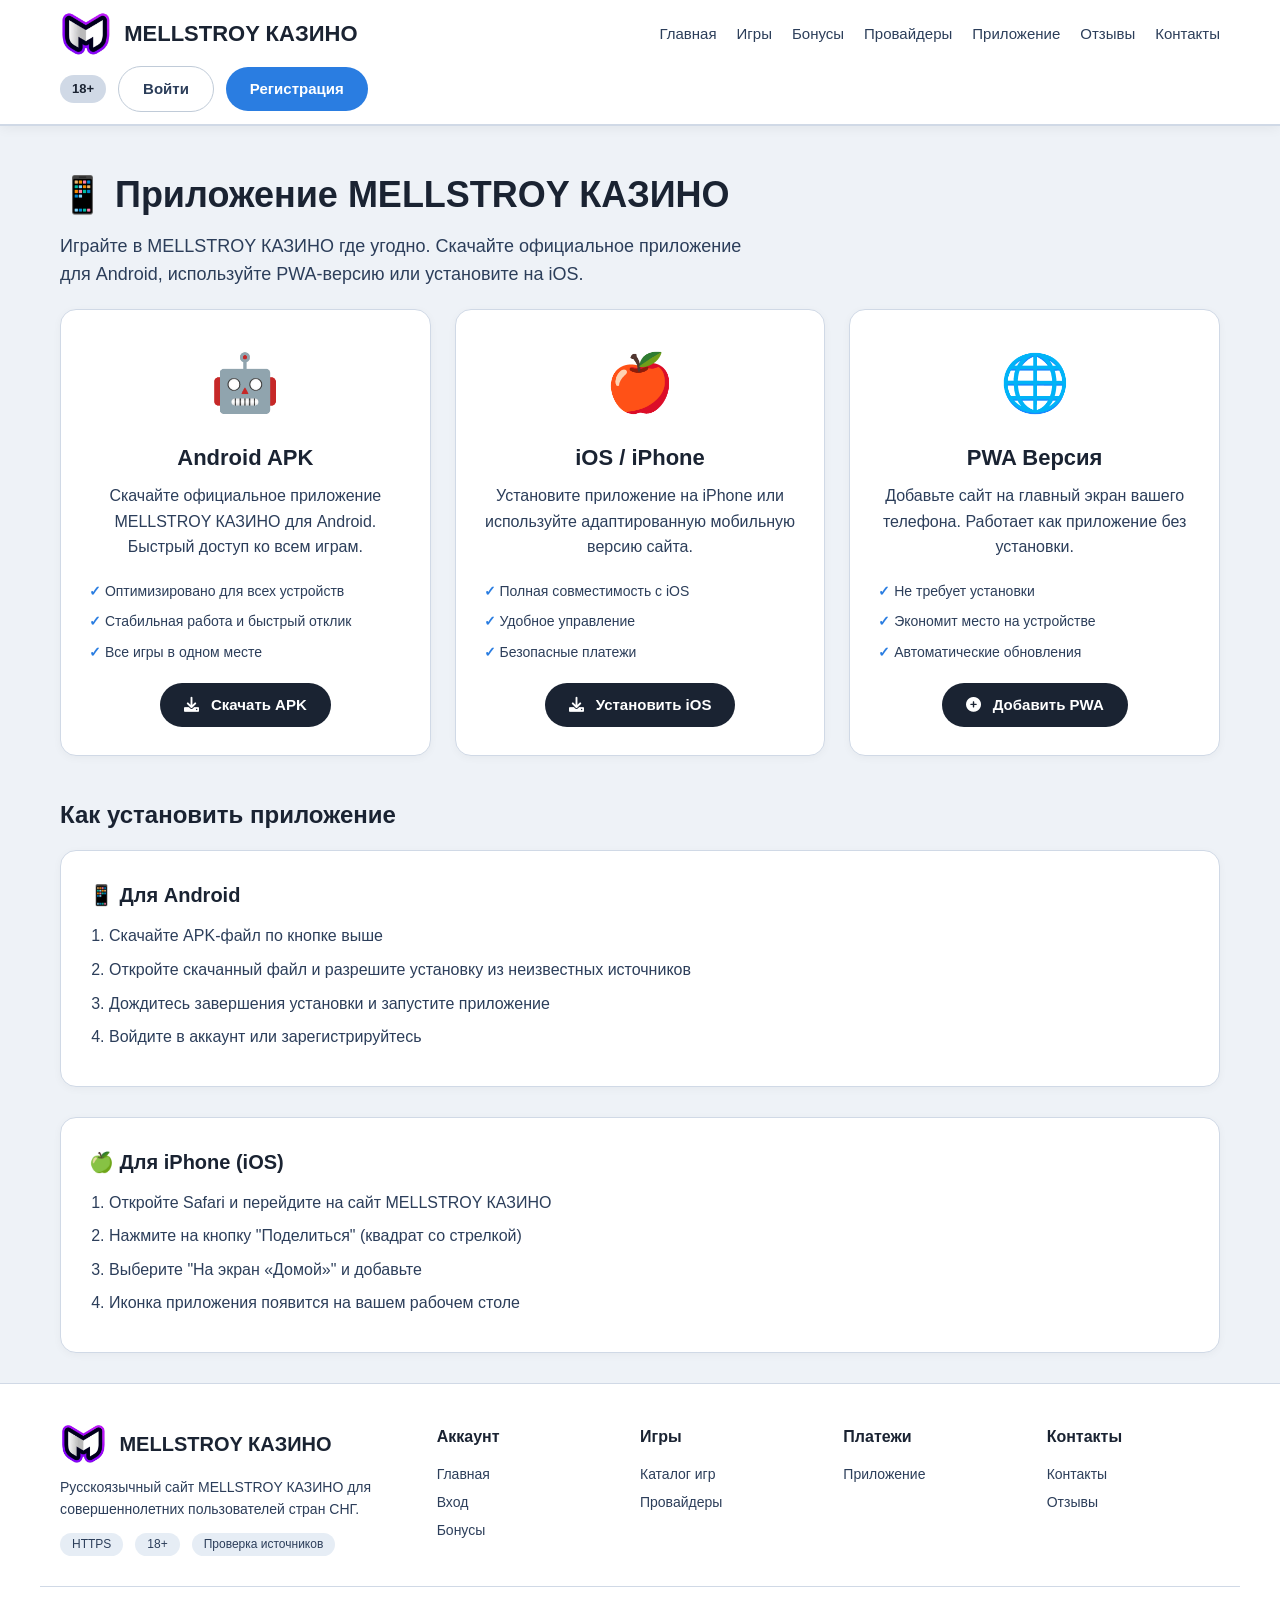
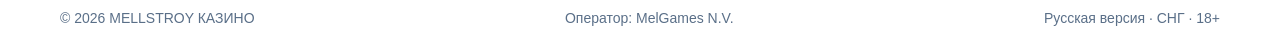
==== app.html @ 5610ea85 "Create app.html" ====
<!doctype html>
<html lang="ru">
<head>
    <meta charset="utf-8">
    <meta name="viewport" content="width=device-width,initial-scale=1,viewport-fit=cover">
    <title>Приложение — MELLSTROY КАЗИНО</title>
    <meta name="description" content="Скачайте приложение MELLSTROY КАЗИНО для Android и iOS. APK, PWA и инструкции по установке. Играйте где угодно.">
    <link rel="stylesheet" href="https://cdnjs.cloudflare.com/ajax/libs/font-awesome/6.0.0-beta3/css/all.min.css">
    <style>
        * { margin: 0; padding: 0; box-sizing: border-box; }
        body {
            font-family: 'Segoe UI', Tahoma, Geneva, Verdana, sans-serif;
            background: #eef2f7;
            color: #1a2332;
            line-height: 1.6;
        }
        .container { max-width: 1200px; margin: 0 auto; padding: 0 20px; }
        a { color: #2a7de1; text-decoration: none; }
        a:hover { color: #1a5fb4; }

        /* ===== ШАПКА ===== */
        .site-header {
            background: #ffffff;
            padding: 12px 0;
            border-bottom: 2px solid #d0d9e6;
            position: sticky;
            top: 0;
            z-index: 100;
            box-shadow: 0 2px 12px rgba(0,0,0,0.06);
        }
        .header-row {
            display: flex;
            justify-content: space-between;
            align-items: center;
            flex-wrap: wrap;
            gap: 10px;
        }
        .brand {
            display: flex;
            align-items: center;
            gap: 12px;
            font-size: 22px;
            font-weight: 800;
            color: #1a2332;
        }
        .brand img { height: 44px; width: auto; display: block; }
        .menu-button {
            display: none;
            background: none;
            border: 1px solid #c0cbd8;
            color: #1a2332;
            padding: 8px 16px;
            border-radius: 8px;
            cursor: pointer;
            font-size: 16px;
        }
        .main-nav {
            display: flex;
            align-items: center;
            gap: 10px 20px;
            flex-wrap: wrap;
        }
        .main-nav a {
            color: #2c3e5a;
            font-weight: 500;
            font-size: 15px;
            transition: 0.3s;
        }
        .main-nav a:hover { color: #2a7de1; }
        .header-actions {
            display: flex;
            align-items: center;
            gap: 12px;
        }
        .age-badge {
            background: #d0d9e6;
            padding: 4px 12px;
            border-radius: 20px;
            font-weight: 700;
            color: #1a2332;
            font-size: 13px;
        }
        .btn {
            display: inline-block;
            padding: 10px 24px;
            border-radius: 30px;
            font-weight: 600;
            transition: 0.3s;
            border: none;
            cursor: pointer;
            font-size: 15px;
            text-align: center;
        }
        .btn.primary {
            background: #2a7de1;
            color: #ffffff;
        }
        .btn.primary:hover {
            background: #1a5fb4;
            transform: scale(1.04);
            box-shadow: 0 4px 16px rgba(42, 125, 225, 0.3);
        }
        .btn.ghost {
            background: transparent;
            color: #2c3e5a;
            border: 1px solid #c0cbd8;
        }
        .btn.ghost:hover {
            border-color: #2a7de1;
            color: #2a7de1;
        }
        .btn.download {
            background: #1a2332;
            color: #ffffff;
        }
        .btn.download:hover {
            background: #2a3e5a;
            transform: scale(1.04);
        }
        .btn.download i { margin-right: 8px; }

        /* ===== СТРАНИЦА ===== */
        .page-header {
            padding: 40px 0 20px;
        }
        .page-header h1 {
            font-size: 36px;
            color: #1a2332;
            margin-bottom: 8px;
        }
        .page-header p {
            color: #2c3e5a;
            font-size: 18px;
            max-width: 700px;
        }

        .app-grid {
            display: grid;
            grid-template-columns: repeat(auto-fit, minmax(300px, 1fr));
            gap: 24px;
            margin-bottom: 40px;
        }
        .app-card {
            background: #ffffff;
            border: 1px solid #d0d9e6;
            border-radius: 16px;
            padding: 28px;
            box-shadow: 0 2px 8px rgba(0,0,0,0.04);
            transition: 0.3s;
            text-align: center;
        }
        .app-card:hover {
            border-color: #2a7de1;
            transform: translateY(-4px);
            box-shadow: 0 8px 24px rgba(42, 125, 225, 0.12);
        }
        .app-card .icon {
            font-size: 56px;
            margin-bottom: 12px;
            display: block;
        }
        .app-card h3 {
            font-size: 22px;
            color: #1a2332;
            margin-bottom: 8px;
        }
        .app-card p {
            color: #2c3e5a;
            margin-bottom: 16px;
        }
        .app-card .features {
            text-align: left;
            list-style: none;
            margin-bottom: 16px;
        }
        .app-card .features li {
            padding: 4px 0;
            color: #2c3e5a;
            font-size: 14px;
        }
        .app-card .features li::before {
            content: "✓ ";
            color: #2a7de1;
            font-weight: 700;
        }

        .app-instructions {
            background: #ffffff;
            border: 1px solid #d0d9e6;
            border-radius: 16px;
            padding: 28px;
            margin-bottom: 30px;
            box-shadow: 0 2px 8px rgba(0,0,0,0.04);
        }
        .app-instructions h3 {
            color: #1a2332;
            font-size: 20px;
            margin-bottom: 12px;
        }
        .app-instructions ol {
            padding-left: 20px;
            color: #2c3e5a;
        }
        .app-instructions ol li {
            margin-bottom: 8px;
        }

        /* ===== ФУТЕР ===== */
        .site-footer {
            background: #ffffff;
            padding: 40px 0 20px;
            border-top: 1px solid #d0d9e6;
        }
        .footer-grid {
            display: grid;
            grid-template-columns: 2fr 1fr 1fr 1fr 1fr;
            gap: 30px;
        }
        .footer-brand p {
            color: #2c3e5a;
            font-size: 14px;
            margin: 12px 0;
        }
        .footer-trust {
            display: flex;
            gap: 12px;
        }
        .footer-trust span {
            background: #e6edf5;
            padding: 2px 12px;
            border-radius: 20px;
            font-size: 12px;
            color: #2c3e5a;
        }
        .footer-grid strong {
            color: #1a2332;
            display: block;
            margin-bottom: 10px;
        }
        .footer-grid a {
            display: block;
            color: #2c3e5a;
            font-size: 14px;
            padding: 3px 0;
            transition: 0.3s;
        }
        .footer-grid a:hover { color: #2a7de1; }
        .footer-bottom {
            border-top: 1px solid #d0d9e6;
            padding-top: 20px;
            margin-top: 30px;
            display: flex;
            justify-content: space-between;
            flex-wrap: wrap;
            font-size: 14px;
            color: #5a6f88;
        }

        .mobile-bar {
            display: none;
            position: fixed;
            bottom: 0;
            left: 0;
            right: 0;
            background: #ffffff;
            border-top: 1px solid #d0d9e6;
            padding: 10px;
            gap: 10px;
            z-index: 200;
        }
        .mobile-bar a {
            flex: 1;
            text-align: center;
            padding: 10px;
            border-radius: 30px;
            font-weight: 600;
        }
        .mobile-bar a:first-child {
            background: transparent;
            border: 1px solid #c0cbd8;
            color: #1a2332;
        }
        .mobile-bar a:last-child {
            background: #2a7de1;
            color: #ffffff;
        }

        @media (max-width: 768px) {
            .menu-button { display: block; }
            .main-nav {
                display: none;
                width: 100%;
                flex-direction: column;
                align-items: stretch;
                padding: 16px 0;
                gap: 8px;
            }
            .main-nav.open { display: flex; }
            .header-actions {
                width: 100%;
                justify-content: center;
                padding-top: 12px;
                border-top: 1px solid #d0d9e6;
            }
            .footer-grid { grid-template-columns: 1fr; }
            .page-header h1 { font-size: 28px; }
            .mobile-bar { display: flex; }
            .site-footer { padding-bottom: 80px; }
            .app-grid { grid-template-columns: 1fr; }
        }
    </style>
</head>
<body>

    <!-- ===== ШАПКА ===== -->
    <header class="site-header">
        <div class="container header-row">
            <a class="brand" href="/">
                <img src="logo.png" alt="MELLSTROY КАЗИНО" loading="lazy">
                <span>MELLSTROY КАЗИНО</span>
            </a>
            <button class="menu-button" type="button" data-menu>
                <i class="fas fa-bars"></i> Меню
            </button>
            <nav class="main-nav" data-nav>
                <a href="index.html">Главная</a>
                <a href="games.html">Игры</a>
                <a href="bonus.html">Бонусы</a>
                <a href="providers.html">Провайдеры</a>
                <a href="app.html">Приложение</a>
                <a href="reviews.html">Отзывы</a>
                <a href="contacts.html">Контакты</a>
            </nav>
            <div class="header-actions">
                <span class="age-badge">18+</span>
                <a class="btn ghost" href="login.html">Войти</a>
                <a class="btn primary" href="https://mell636.com/?p=hkmq" rel="nofollow sponsored">Регистрация</a>
            </div>
        </div>
    </header>

    <!-- ===== ОСНОВНОЕ СОДЕРЖАНИЕ ===== -->
    <main>
        <div class="container">
            <div class="page-header">
                <h1>📱 Приложение MELLSTROY КАЗИНО</h1>
                <p>Играйте в MELLSTROY КАЗИНО где угодно. Скачайте официальное приложение для Android, используйте PWA-версию или установите на iOS.</p>
            </div>

            <!-- ===== КАРТОЧКИ ПРИЛОЖЕНИЙ ===== -->
            <div class="app-grid">

                <div class="app-card">
                    <span class="icon">🤖</span>
                    <h3>Android APK</h3>
                    <p>Скачайте официальное приложение MELLSTROY КАЗИНО для Android. Быстрый доступ ко всем играм.</p>
                    <ul class="features">
                        <li>Оптимизировано для всех устройств</li>
                        <li>Стабильная работа и быстрый отклик</li>
                        <li>Все игры в одном месте</li>
                    </ul>
                    <a href="https://mell636.com/?p=hkmq" class="btn download" rel="nofollow sponsored">
                        <i class="fas fa-download"></i> Скачать APK
                    </a>
                </div>

                <div class="app-card">
                    <span class="icon">🍎</span>
                    <h3>iOS / iPhone</h3>
                    <p>Установите приложение на iPhone или используйте адаптированную мобильную версию сайта.</p>
                    <ul class="features">
                        <li>Полная совместимость с iOS</li>
                        <li>Удобное управление</li>
                        <li>Безопасные платежи</li>
                    </ul>
                    <a href="https://mell636.com/?p=hkmq" class="btn download" rel="nofollow sponsored">
                        <i class="fas fa-download"></i> Установить iOS
                    </a>
                </div>

                <div class="app-card">
                    <span class="icon">🌐</span>
                    <h3>PWA Версия</h3>
                    <p>Добавьте сайт на главный экран вашего телефона. Работает как приложение без установки.</p>
                    <ul class="features">
                        <li>Не требует установки</li>
                        <li>Экономит место на устройстве</li>
                        <li>Автоматические обновления</li>
                    </ul>
                    <a href="https://mell636.com/?p=hkmq" class="btn download" rel="nofollow sponsored">
                        <i class="fas fa-plus-circle"></i> Добавить PWA
                    </a>
                </div>

            </div>

            <!-- ===== ИНСТРУКЦИЯ ===== -->
            <h2 style="color:#1a2332; margin-bottom:16px;">Как установить приложение</h2>

            <div class="app-instructions">
                <h3>📱 Для Android</h3>
                <ol>
                    <li>Скачайте APK-файл по кнопке выше</li>
                    <li>Откройте скачанный файл и разрешите установку из неизвестных источников</li>
                    <li>Дождитесь завершения установки и запустите приложение</li>
                    <li>Войдите в аккаунт или зарегистрируйтесь</li>
                </ol>
            </div>

            <div class="app-instructions">
                <h3>🍏 Для iPhone (iOS)</h3>
                <ol>
                    <li>Откройте Safari и перейдите на сайт MELLSTROY КАЗИНО</li>
                    <li>Нажмите на кнопку "Поделиться" (квадрат со стрелкой)</li>
                    <li>Выберите "На экран «Домой»" и добавьте</li>
                    <li>Иконка приложения появится на вашем рабочем столе</li>
                </ol>
            </div>

        </div>
    </main>

    <!-- ===== ФУТЕР ===== -->
    <footer class="site-footer">
        <div class="container footer-grid">
            <div class="footer-brand">
                <div style="display:flex; align-items:center; gap:12px;">
                    <img src="logo.png" alt="MELLSTROY КАЗИНО" style="height:40px; width:auto;">
                    <span style="font-size:20px; font-weight:800; color:#1a2332;">MELLSTROY КАЗИНО</span>
                </div>
                <p>Русскоязычный сайт MELLSTROY КАЗИНО для совершеннолетних пользователей стран СНГ.</p>
                <div class="footer-trust"><span>HTTPS</span><span>18+</span><span>Проверка источников</span></div>
            </div>
            <div><strong>Аккаунт</strong><a href="index.html">Главная</a><a href="login.html">Вход</a><a href="bonus.html">Бонусы</a></div>
            <div><strong>Игры</strong><a href="games.html">Каталог игр</a><a href="providers.html">Провайдеры</a></div>
            <div><strong>Платежи</strong><a href="app.html">Приложение</a></div>
            <div><strong>Контакты</strong><a href="contacts.html">Контакты</a><a href="reviews.html">Отзывы</a></div>
        </div>
        <div class="container footer-bottom">
            <span>© 2026 MELLSTROY КАЗИНО</span>
            <span>Оператор: MelGames N.V.</span>
            <span>Русская версия · СНГ · 18+</span>
        </div>
    </footer>

    <div class="mobile-bar">
        <a href="login.html">Войти</a>
        <a href="https://mell636.com/?p=hkmq" rel="nofollow sponsored">Играть</a>
    </div>

    <script>
        const menuBtn = document.querySelector('[data-menu]');
        const nav = document.querySelector('[data-nav]');
        if (menuBtn && nav) {
            menuBtn.addEventListener('click', function() {
                nav.classList.toggle('open');
                menuBtn.innerHTML = nav.classList.contains('open') ?
                    '<i class="fas fa-times"></i> Закрыть' :
                    '<i class="fas fa-bars"></i> Меню';
            });
        }
    </script>

</body>
</html>
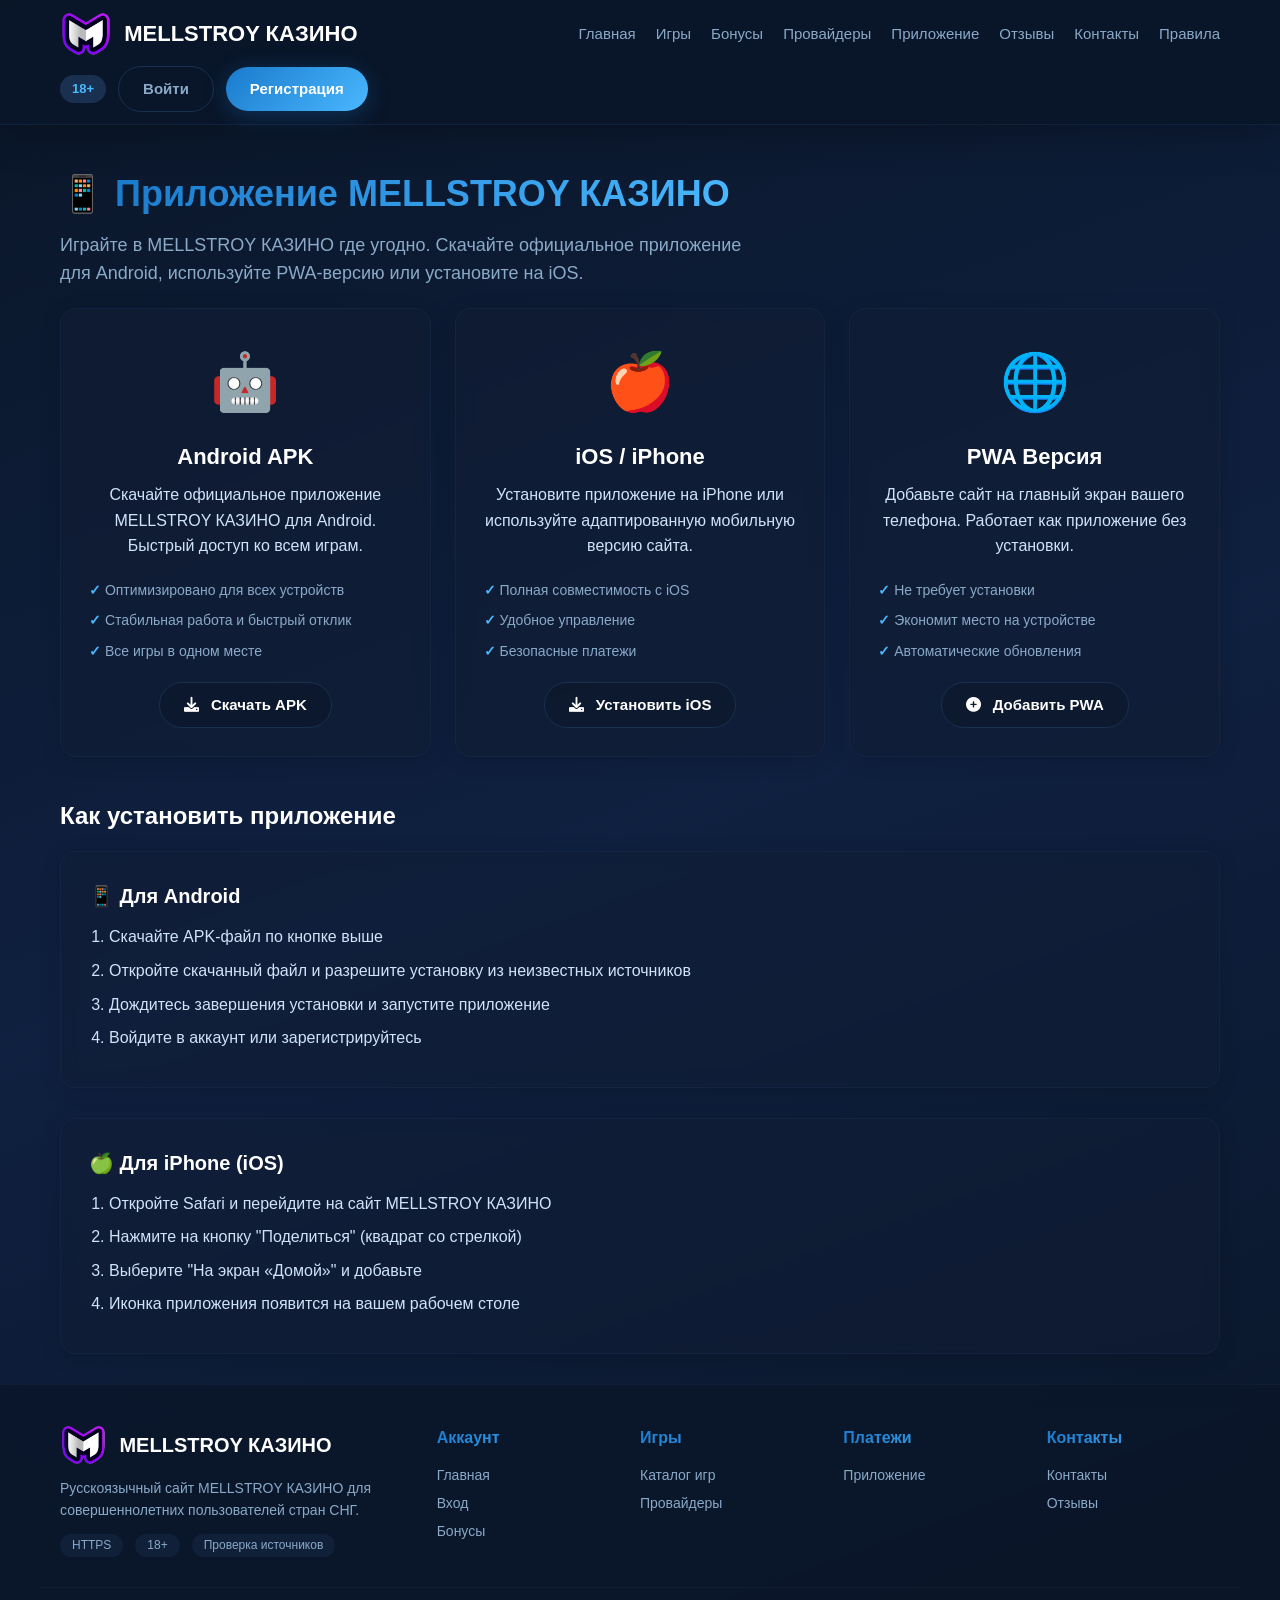
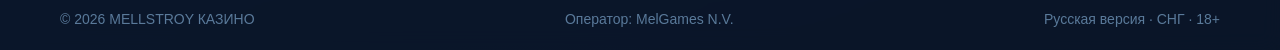
==== commit 493a6891: "Update app.html" ====
--- a/app.html
+++ b/app.html
@@ -4,29 +4,30 @@
     <meta charset="utf-8">
     <meta name="viewport" content="width=device-width,initial-scale=1,viewport-fit=cover">
     <title>Приложение — MELLSTROY КАЗИНО</title>
-    <meta name="description" content="Скачайте приложение MELLSTROY КАЗИНО для Android и iOS. APK, PWA и инструкции по установке. Играйте где угодно.">
+    <meta name="description" content="Скачайте приложение MELLSTROY КАЗИНО для Android и iOS. APK, PWA и инструкции по установке.">
     <link rel="stylesheet" href="https://cdnjs.cloudflare.com/ajax/libs/font-awesome/6.0.0-beta3/css/all.min.css">
     <style>
         * { margin: 0; padding: 0; box-sizing: border-box; }
         body {
             font-family: 'Segoe UI', Tahoma, Geneva, Verdana, sans-serif;
-            background: #eef2f7;
-            color: #1a2332;
+            background: linear-gradient(160deg, #0a1628 0%, #0f2040 50%, #0a1628 100%);
+            color: #d0e4f8;
             line-height: 1.6;
+            min-height: 100vh;
         }
         .container { max-width: 1200px; margin: 0 auto; padding: 0 20px; }
-        a { color: #2a7de1; text-decoration: none; }
-        a:hover { color: #1a5fb4; }
-
-        /* ===== ШАПКА ===== */
+        a { color: #4ab8ff; text-decoration: none; transition: 0.3s; }
+        a:hover { color: #7acbff; text-shadow: 0 0 25px rgba(74, 184, 255, 0.2); }
+
         .site-header {
-            background: #ffffff;
+            background: rgba(10, 22, 40, 0.85);
+            backdrop-filter: blur(20px);
             padding: 12px 0;
-            border-bottom: 2px solid #d0d9e6;
+            border-bottom: 1px solid rgba(26, 48, 80, 0.5);
             position: sticky;
             top: 0;
             z-index: 100;
-            box-shadow: 0 2px 12px rgba(0,0,0,0.06);
+            box-shadow: 0 4px 40px rgba(0, 0, 0, 0.3);
         }
         .header-row {
             display: flex;
@@ -41,14 +42,14 @@
             gap: 12px;
             font-size: 22px;
             font-weight: 800;
-            color: #1a2332;
+            color: #ffffff;
         }
         .brand img { height: 44px; width: auto; display: block; }
         .menu-button {
             display: none;
             background: none;
-            border: 1px solid #c0cbd8;
-            color: #1a2332;
+            border: 1px solid #1a3050;
+            color: #d0e4f8;
             padding: 8px 16px;
             border-radius: 8px;
             cursor: pointer;
@@ -61,23 +62,23 @@
             flex-wrap: wrap;
         }
         .main-nav a {
-            color: #2c3e5a;
+            color: #8aaac8;
             font-weight: 500;
             font-size: 15px;
             transition: 0.3s;
         }
-        .main-nav a:hover { color: #2a7de1; }
+        .main-nav a:hover { color: #4ab8ff; text-shadow: 0 0 20px rgba(74, 184, 255, 0.15); }
         .header-actions {
             display: flex;
             align-items: center;
             gap: 12px;
         }
         .age-badge {
-            background: #d0d9e6;
+            background: #1a3050;
             padding: 4px 12px;
             border-radius: 20px;
             font-weight: 700;
-            color: #1a2332;
+            color: #4ab8ff;
             font-size: 13px;
         }
         .btn {
@@ -92,46 +93,54 @@
             text-align: center;
         }
         .btn.primary {
-            background: #2a7de1;
-            color: #ffffff;
+            background: linear-gradient(135deg, #1a7acc, #4ab8ff);
+            color: #ffffff;
+            box-shadow: 0 4px 25px rgba(26, 124, 204, 0.3);
         }
         .btn.primary:hover {
-            background: #1a5fb4;
             transform: scale(1.04);
-            box-shadow: 0 4px 16px rgba(42, 125, 225, 0.3);
+            box-shadow: 0 8px 40px rgba(74, 184, 255, 0.35);
         }
         .btn.ghost {
             background: transparent;
-            color: #2c3e5a;
-            border: 1px solid #c0cbd8;
+            color: #8aaac8;
+            border: 1px solid #1a3050;
         }
         .btn.ghost:hover {
-            border-color: #2a7de1;
-            color: #2a7de1;
+            border-color: #4ab8ff;
+            color: #4ab8ff;
+            box-shadow: 0 0 30px rgba(74, 184, 255, 0.05);
         }
         .btn.download {
-            background: #1a2332;
-            color: #ffffff;
+            background: rgba(10, 22, 40, 0.6);
+            color: #ffffff;
+            border: 1px solid #1a3050;
         }
         .btn.download:hover {
-            background: #2a3e5a;
-            transform: scale(1.04);
+            border-color: #4ab8ff;
+            color: #4ab8ff;
+            box-shadow: 0 0 30px rgba(74, 184, 255, 0.05);
         }
         .btn.download i { margin-right: 8px; }
 
-        /* ===== СТРАНИЦА ===== */
         .page-header {
             padding: 40px 0 20px;
         }
         .page-header h1 {
             font-size: 36px;
-            color: #1a2332;
+            color: #ffffff;
             margin-bottom: 8px;
         }
         .page-header p {
-            color: #2c3e5a;
+            color: #8aaac8;
             font-size: 18px;
             max-width: 700px;
+        }
+
+        .gradient-text {
+            background: linear-gradient(135deg, #1a7acc, #4ab8ff);
+            -webkit-background-clip: text;
+            -webkit-text-fill-color: transparent;
         }
 
         .app-grid {
@@ -141,31 +150,28 @@
             margin-bottom: 40px;
         }
         .app-card {
-            background: #ffffff;
-            border: 1px solid #d0d9e6;
+            background: rgba(17, 29, 53, 0.6);
+            backdrop-filter: blur(8px);
+            border: 1px solid rgba(26, 48, 80, 0.4);
             border-radius: 16px;
             padding: 28px;
-            box-shadow: 0 2px 8px rgba(0,0,0,0.04);
+            text-align: center;
             transition: 0.3s;
-            text-align: center;
+            box-shadow: 0 4px 20px rgba(0, 0, 0, 0.15);
         }
         .app-card:hover {
-            border-color: #2a7de1;
+            border-color: #4ab8ff;
             transform: translateY(-4px);
-            box-shadow: 0 8px 24px rgba(42, 125, 225, 0.12);
-        }
-        .app-card .icon {
-            font-size: 56px;
-            margin-bottom: 12px;
-            display: block;
-        }
+            box-shadow: 0 8px 40px rgba(74, 184, 255, 0.05);
+        }
+        .app-card .icon { font-size: 56px; margin-bottom: 12px; display: block; }
         .app-card h3 {
             font-size: 22px;
-            color: #1a2332;
+            color: #ffffff;
             margin-bottom: 8px;
         }
         .app-card p {
-            color: #2c3e5a;
+            color: #d0e4f8;
             margin-bottom: 16px;
         }
         .app-card .features {
@@ -175,41 +181,40 @@
         }
         .app-card .features li {
             padding: 4px 0;
-            color: #2c3e5a;
+            color: #8aaac8;
             font-size: 14px;
         }
         .app-card .features li::before {
             content: "✓ ";
-            color: #2a7de1;
+            color: #4ab8ff;
             font-weight: 700;
         }
 
         .app-instructions {
-            background: #ffffff;
-            border: 1px solid #d0d9e6;
+            background: rgba(17, 29, 53, 0.5);
+            backdrop-filter: blur(8px);
+            border: 1px solid rgba(26, 48, 80, 0.4);
             border-radius: 16px;
             padding: 28px;
             margin-bottom: 30px;
-            box-shadow: 0 2px 8px rgba(0,0,0,0.04);
+            box-shadow: 0 4px 20px rgba(0, 0, 0, 0.15);
         }
         .app-instructions h3 {
-            color: #1a2332;
+            color: #ffffff;
             font-size: 20px;
             margin-bottom: 12px;
         }
         .app-instructions ol {
             padding-left: 20px;
-            color: #2c3e5a;
-        }
-        .app-instructions ol li {
-            margin-bottom: 8px;
-        }
-
-        /* ===== ФУТЕР ===== */
+            color: #d0e4f8;
+        }
+        .app-instructions ol li { margin-bottom: 8px; }
+
         .site-footer {
-            background: #ffffff;
+            background: rgba(10, 22, 40, 0.8);
+            backdrop-filter: blur(10px);
             padding: 40px 0 20px;
-            border-top: 1px solid #d0d9e6;
+            border-top: 1px solid rgba(26, 48, 80, 0.3);
         }
         .footer-grid {
             display: grid;
@@ -217,7 +222,7 @@
             gap: 30px;
         }
         .footer-brand p {
-            color: #2c3e5a;
+            color: #8aaac8;
             font-size: 14px;
             margin: 12px 0;
         }
@@ -226,34 +231,36 @@
             gap: 12px;
         }
         .footer-trust span {
-            background: #e6edf5;
+            background: rgba(26, 48, 80, 0.4);
             padding: 2px 12px;
             border-radius: 20px;
             font-size: 12px;
-            color: #2c3e5a;
+            color: #8aaac8;
         }
         .footer-grid strong {
-            color: #1a2332;
+            background: linear-gradient(135deg, #1a7acc, #4ab8ff);
+            -webkit-background-clip: text;
+            -webkit-text-fill-color: transparent;
             display: block;
             margin-bottom: 10px;
         }
         .footer-grid a {
             display: block;
-            color: #2c3e5a;
+            color: #8aaac8;
             font-size: 14px;
             padding: 3px 0;
             transition: 0.3s;
         }
-        .footer-grid a:hover { color: #2a7de1; }
+        .footer-grid a:hover { color: #4ab8ff; }
         .footer-bottom {
-            border-top: 1px solid #d0d9e6;
+            border-top: 1px solid rgba(26, 48, 80, 0.3);
             padding-top: 20px;
             margin-top: 30px;
             display: flex;
             justify-content: space-between;
             flex-wrap: wrap;
             font-size: 14px;
-            color: #5a6f88;
+            color: #5a7a9a;
         }
 
         .mobile-bar {
@@ -262,8 +269,9 @@
             bottom: 0;
             left: 0;
             right: 0;
-            background: #ffffff;
-            border-top: 1px solid #d0d9e6;
+            background: rgba(10, 22, 40, 0.95);
+            backdrop-filter: blur(16px);
+            border-top: 1px solid rgba(26, 48, 80, 0.4);
             padding: 10px;
             gap: 10px;
             z-index: 200;
@@ -277,11 +285,11 @@
         }
         .mobile-bar a:first-child {
             background: transparent;
-            border: 1px solid #c0cbd8;
-            color: #1a2332;
+            border: 1px solid #1a3050;
+            color: #8aaac8;
         }
         .mobile-bar a:last-child {
-            background: #2a7de1;
+            background: linear-gradient(135deg, #1a7acc, #4ab8ff);
             color: #ffffff;
         }
 
@@ -300,22 +308,21 @@
                 width: 100%;
                 justify-content: center;
                 padding-top: 12px;
-                border-top: 1px solid #d0d9e6;
+                border-top: 1px solid rgba(26, 48, 80, 0.3);
             }
+            .page-header h1 { font-size: 28px; }
             .footer-grid { grid-template-columns: 1fr; }
-            .page-header h1 { font-size: 28px; }
+            .app-grid { grid-template-columns: 1fr; }
             .mobile-bar { display: flex; }
             .site-footer { padding-bottom: 80px; }
-            .app-grid { grid-template-columns: 1fr; }
         }
     </style>
 </head>
 <body>
 
-    <!-- ===== ШАПКА ===== -->
     <header class="site-header">
         <div class="container header-row">
-            <a class="brand" href="/">
+            <a class="brand" href="index.html">
                 <img src="logo.png" alt="MELLSTROY КАЗИНО" loading="lazy">
                 <span>MELLSTROY КАЗИНО</span>
             </a>
@@ -330,6 +337,7 @@
                 <a href="app.html">Приложение</a>
                 <a href="reviews.html">Отзывы</a>
                 <a href="contacts.html">Контакты</a>
+                <a href="rules.html">Правила</a>
             </nav>
             <div class="header-actions">
                 <span class="age-badge">18+</span>
@@ -339,17 +347,14 @@
         </div>
     </header>
 
-    <!-- ===== ОСНОВНОЕ СОДЕРЖАНИЕ ===== -->
     <main>
         <div class="container">
             <div class="page-header">
-                <h1>📱 Приложение MELLSTROY КАЗИНО</h1>
+                <h1>📱 <span class="gradient-text">Приложение MELLSTROY КАЗИНО</span></h1>
                 <p>Играйте в MELLSTROY КАЗИНО где угодно. Скачайте официальное приложение для Android, используйте PWA-версию или установите на iOS.</p>
             </div>
 
-            <!-- ===== КАРТОЧКИ ПРИЛОЖЕНИЙ ===== -->
             <div class="app-grid">
-
                 <div class="app-card">
                     <span class="icon">🤖</span>
                     <h3>Android APK</h3>
@@ -391,11 +396,9 @@
                         <i class="fas fa-plus-circle"></i> Добавить PWA
                     </a>
                 </div>
-
-            </div>
-
-            <!-- ===== ИНСТРУКЦИЯ ===== -->
-            <h2 style="color:#1a2332; margin-bottom:16px;">Как установить приложение</h2>
+            </div>
+
+            <h2 style="color:#ffffff; margin-bottom:16px;">Как установить приложение</h2>
 
             <div class="app-instructions">
                 <h3>📱 Для Android</h3>
@@ -416,17 +419,15 @@
                     <li>Иконка приложения появится на вашем рабочем столе</li>
                 </ol>
             </div>
-
         </div>
     </main>
 
-    <!-- ===== ФУТЕР ===== -->
     <footer class="site-footer">
         <div class="container footer-grid">
             <div class="footer-brand">
                 <div style="display:flex; align-items:center; gap:12px;">
                     <img src="logo.png" alt="MELLSTROY КАЗИНО" style="height:40px; width:auto;">
-                    <span style="font-size:20px; font-weight:800; color:#1a2332;">MELLSTROY КАЗИНО</span>
+                    <span style="font-size:20px; font-weight:800; color:#ffffff;">MELLSTROY КАЗИНО</span>
                 </div>
                 <p>Русскоязычный сайт MELLSTROY КАЗИНО для совершеннолетних пользователей стран СНГ.</p>
                 <div class="footer-trust"><span>HTTPS</span><span>18+</span><span>Проверка источников</span></div>
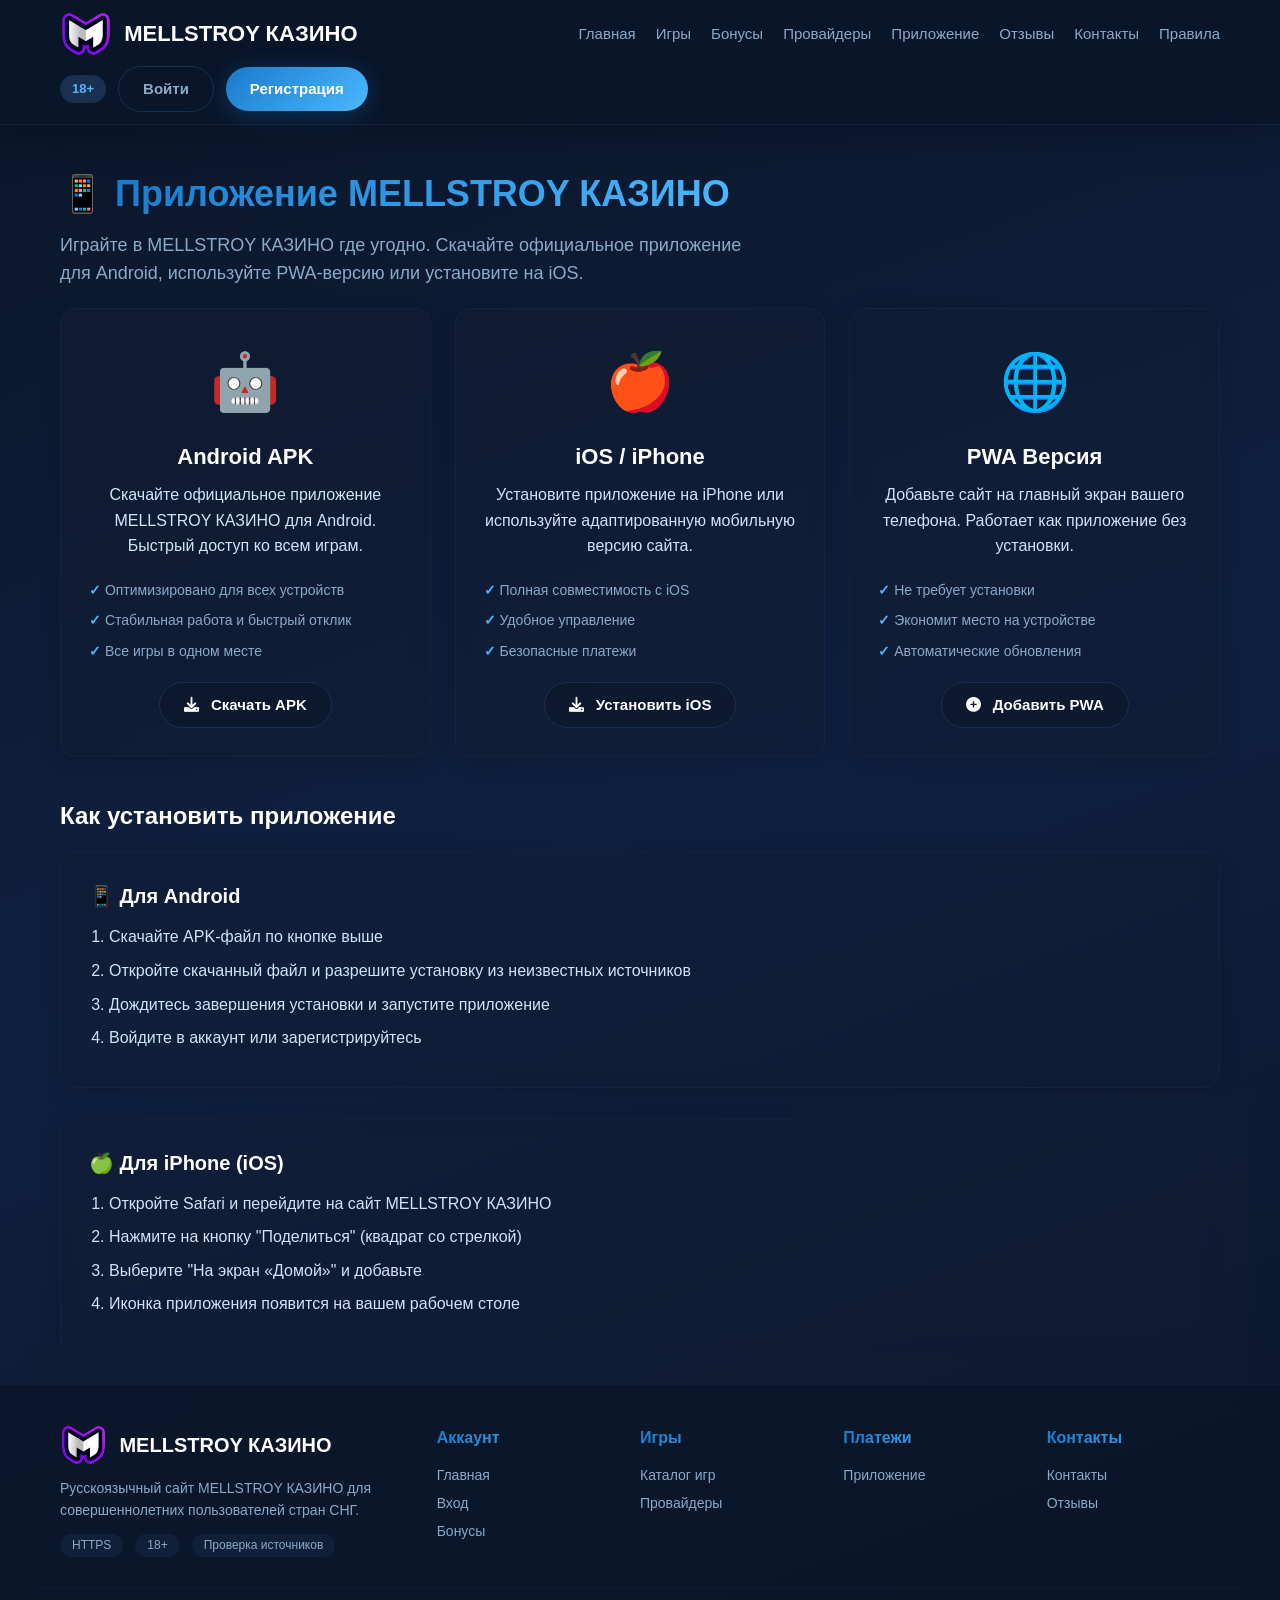
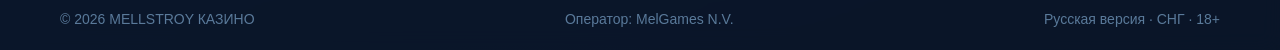
==== commit 91663614: "Update app.html" ====
--- a/app.html
+++ b/app.html
@@ -3,6 +3,9 @@
 <head>
     <meta charset="utf-8">
     <meta name="viewport" content="width=device-width,initial-scale=1,viewport-fit=cover">
+    <!-- Фавикон -->
+<link rel="icon" href="favicon.png" type="image/png">
+<link rel="apple-touch-icon" href="favicon.png">
     <title>Приложение — MELLSTROY КАЗИНО</title>
     <meta name="description" content="Скачайте приложение MELLSTROY КАЗИНО для Android и iOS. APK, PWA и инструкции по установке.">
     <link rel="stylesheet" href="https://cdnjs.cloudflare.com/ajax/libs/font-awesome/6.0.0-beta3/css/all.min.css">
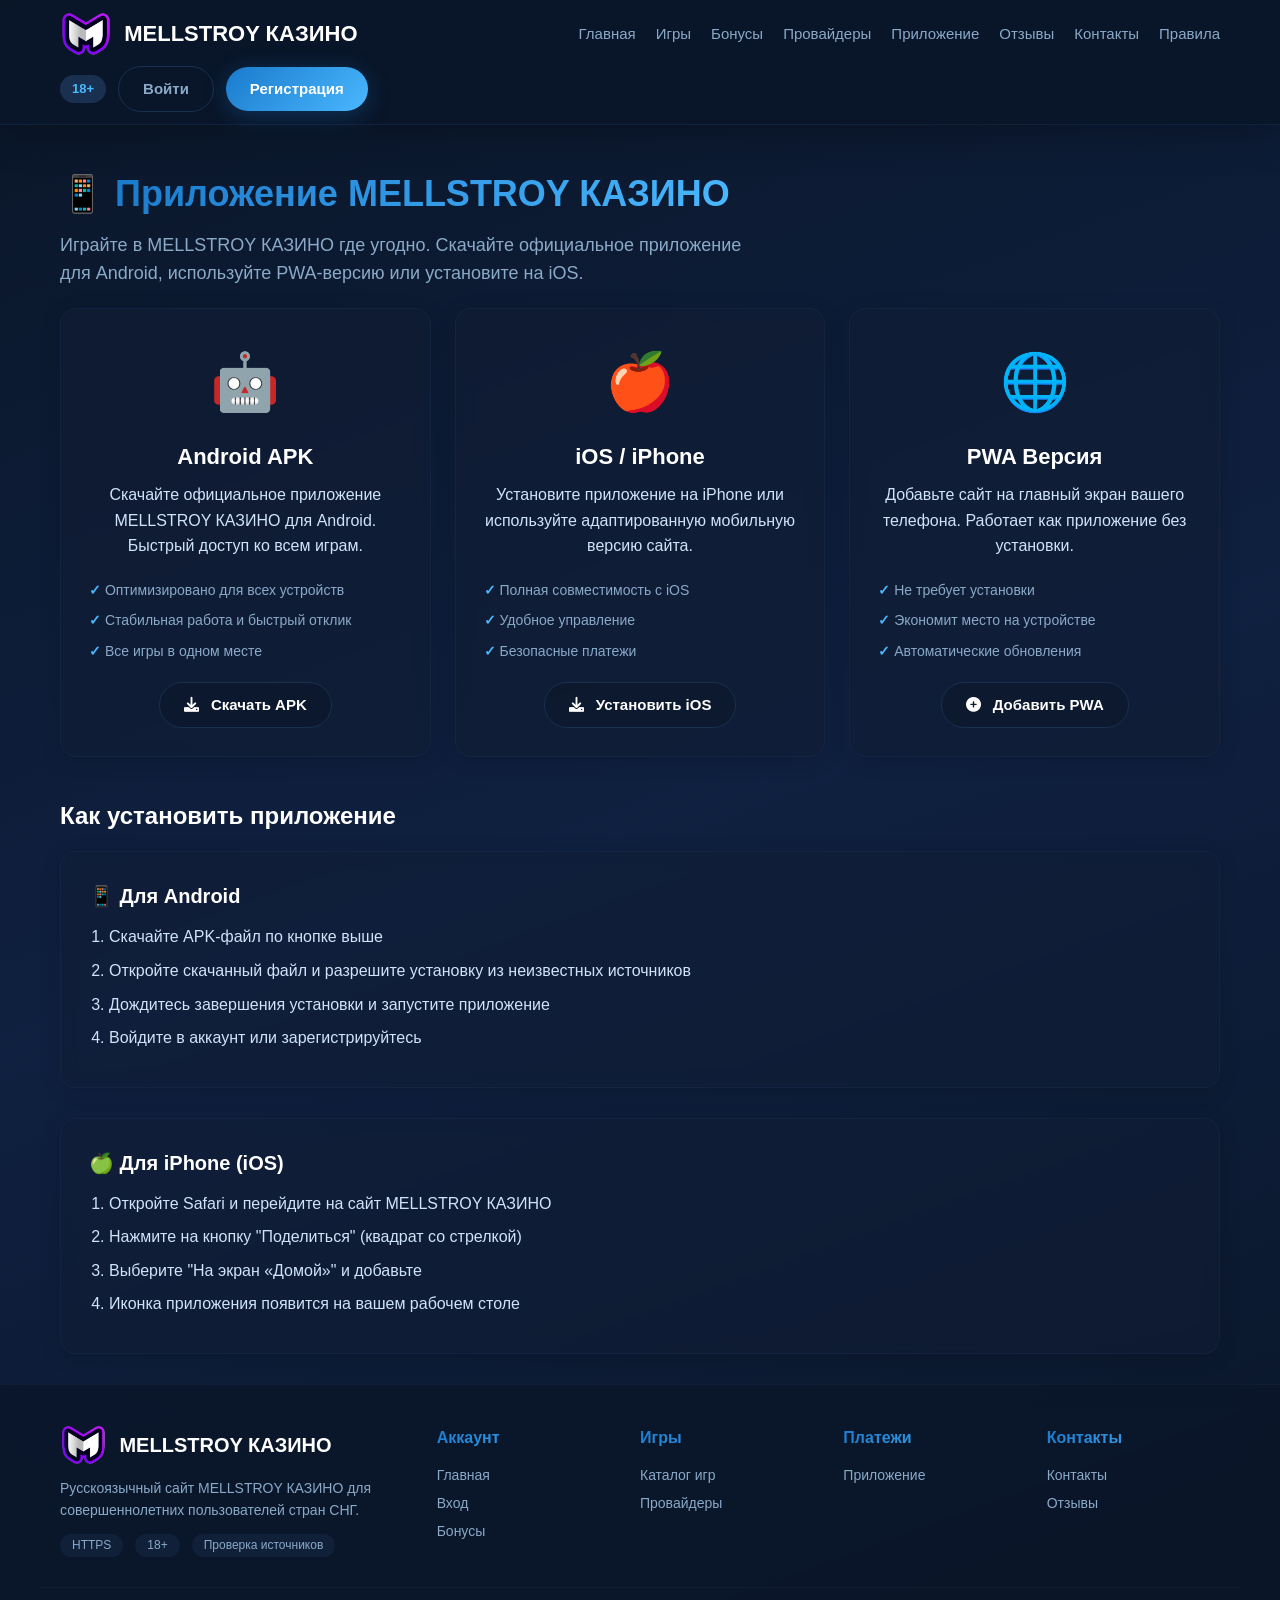
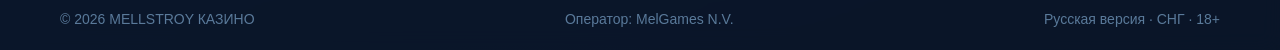
==== commit aee54bc3: "Update app.html" ====
--- a/app.html
+++ b/app.html
@@ -6,6 +6,19 @@
     <!-- Фавикон -->
 <link rel="icon" href="favicon.png" type="image/png">
 <link rel="apple-touch-icon" href="favicon.png">
+    <!-- Yandex.Metrika counter -->
+<script type="text/javascript">
+    (function(m,e,t,r,i,k,a){
+        m[i]=m[i]||function(){(m[i].a=m[i].a||[]).push(arguments)};
+        m[i].l=1*new Date();
+        for (var j = 0; j < document.scripts.length; j++) {if (document.scripts[j].src === r) { return; }}
+        k=e.createElement(t),a=e.getElementsByTagName(t)[0],k.async=1,k.src=r,a.parentNode.insertBefore(k,a)
+    })(window, document,'script','https://mc.yandex.ru/metrika/tag.js?id=111504445', 'ym');
+
+    ym(111504445, 'init', {ssr:true, webvisor:true, clickmap:true, ecommerce:"dataLayer", referrer: document.referrer, url: location.href, accurateTrackBounce:true, trackLinks:true});
+</script>
+<noscript><div><img src="https://mc.yandex.ru/watch/111504445" style="position:absolute; left:-9999px;" alt="" /></div></noscript>
+<!-- /Yandex.Metrika counter -->
     <title>Приложение — MELLSTROY КАЗИНО</title>
     <meta name="description" content="Скачайте приложение MELLSTROY КАЗИНО для Android и iOS. APK, PWA и инструкции по установке.">
     <link rel="stylesheet" href="https://cdnjs.cloudflare.com/ajax/libs/font-awesome/6.0.0-beta3/css/all.min.css">
